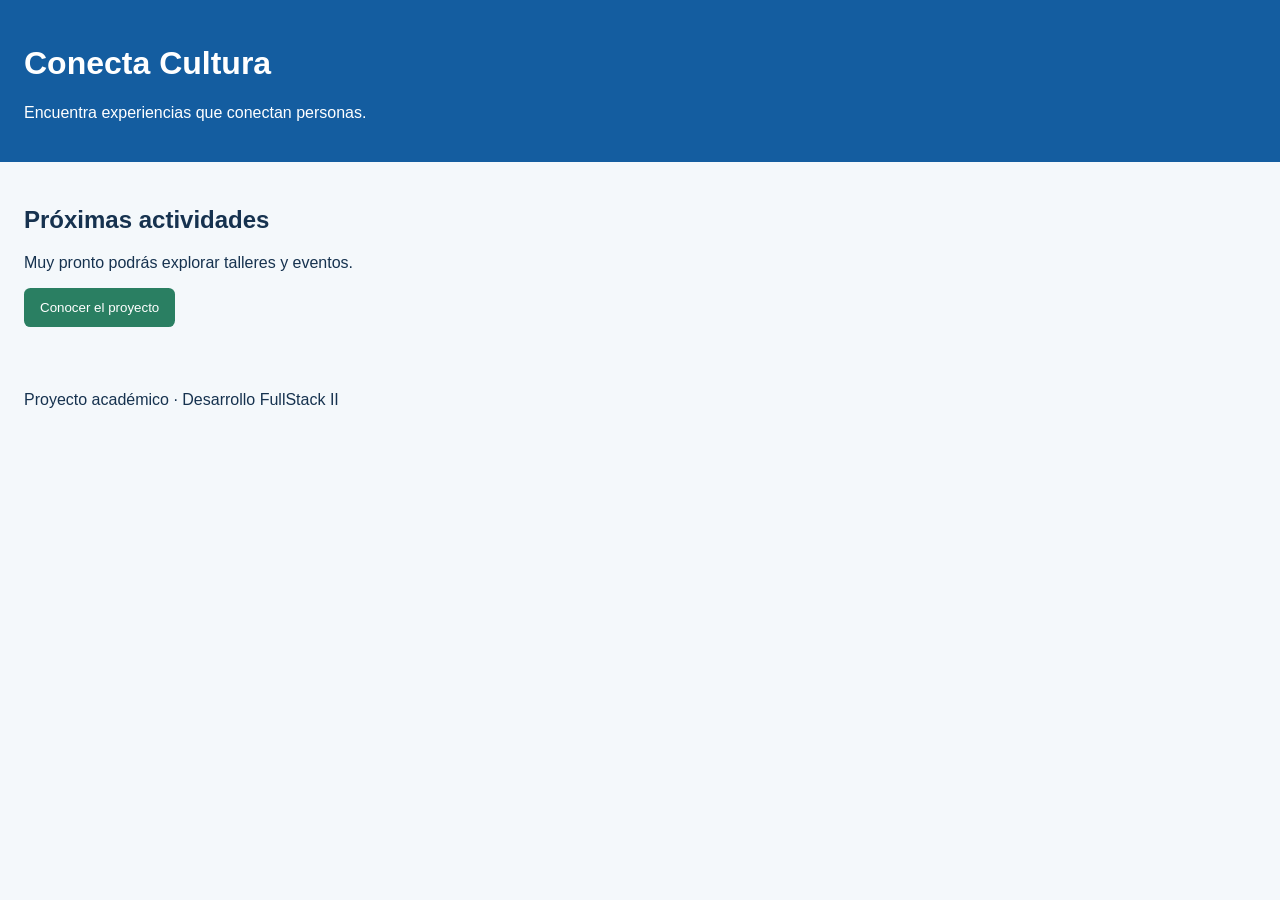
==== index.html @ f26df1e8 "chore: Crear estructura incial del proyecto" ====
<!DOCTYPE html>
<html lang="es">
<head>
    <meta charset="UTF-8">
    <meta name="viewport" content="width=device-width, initial-scale=1.0">
    <meta name="description" content="Actividades y talleres de Conecta Cultura">
    <title>Conecta Cultura | Inicio</title>
    <link rel="stylesheet" href="assets/css/estilos.css">
</head>
<body>
    <header>
        <h1>Conecta Cultura</h1>
        <p>Encuentra experiencias que conectan personas.</p>
    </header>

<main>
    <section>
        <h2>Próximas actividades</h2>
        <p>Muy pronto podrás explorar talleres y eventos.</p>
        <button id="boton-bienvenida" type="button">Conocer el proyecto</button>
    </section>
</main>
    <footer>
        <p>Proyecto académico · Desarrollo FullStack II</p>
    </footer>

    <script src="assets/js/app.js"></script>
</body>
</html>
---- assets/css/estilos.css ----
* {
    box-sizing: border-box;
}
body {
    margin: 0;
    font-family: Arial, sans-serif;
    color: #16324f;
    background-color: #f4f8fb;
}
header,
main,
footer {
    padding: 1.5rem;
}
header {
    color: #ffffff;
    background-color: #145da0;
}
button {
    padding: 0.75rem 1rem;
    color: #ffffff;
    background-color: #2a7f62;
    border: 0;
    border-radius: 0.4rem;
    cursor: pointer;
}
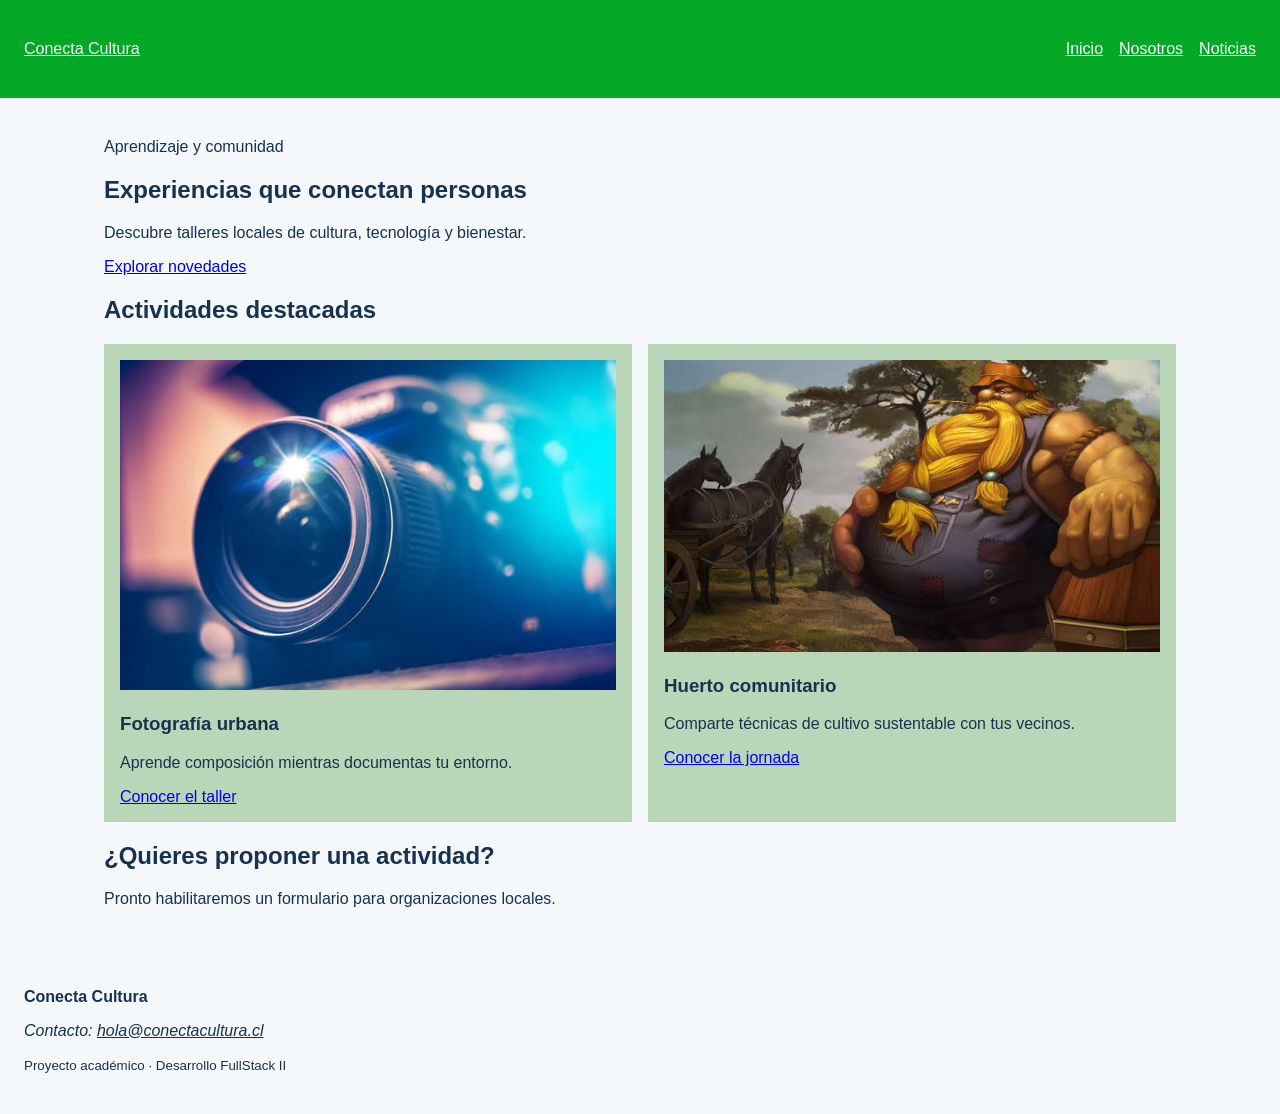
==== commit e54da29d: "Construir estructura semantica de inicio y nostros - crear noticias y primer detalle" ====
--- a/index.html
+++ b/index.html
@@ -1,29 +1,62 @@
 <!DOCTYPE html>
 <html lang="es">
-<head>
-    <meta charset="UTF-8">
-    <meta name="viewport" content="width=device-width, initial-scale=1.0">
-    <meta name="description" content="Actividades y talleres de Conecta Cultura">
-    <title>Conecta Cultura | Inicio</title>
-    <link rel="stylesheet" href="assets/css/estilos.css">
-</head>
-<body>
-    <header>
-        <h1>Conecta Cultura</h1>
-        <p>Encuentra experiencias que conectan personas.</p>
-    </header>
+    <head>
+        <meta charset="UTF-8">
+        <meta name="viewport" content="width=device-width, initial-scale=1.0">
+        <meta name="description" content="Talleres y actividades de Conecta Cultura">
+        <title>Inicio | Conecta Cultura</title>
+        <link rel="stylesheet" href="assets/css/estilos.css">
+    </head>
+    <body>
+    <a class="salto-contenido" href="#contenido-principal">Ir al contenido</a>
+<header class="cabecera-sitio">
+    <a class="marca" href="index.html">Conecta Cultura</a>
+        <nav aria-label="Navegación principal">
+    <ul class="menu">
+            <li><a href="index.html" aria-current="page">Inicio</a></li>
+            <li><a href="nosotros.html">Nosotros</a></li>
+            <li><a href="noticias.html">Noticias</a></li>
+    </ul>
+</nav>
+</header>
+<main id="contenido-principal">
+<section class="presentacion">
+<p class="etiqueta">Aprendizaje y comunidad</p>
+<h1>Experiencias que conectan personas</h1>
+<p>Descubre talleres locales de cultura, tecnología y bienestar.</p>
+<a class="boton" href="noticias.html">Explorar novedades</a>
+</section>
+<section aria-labelledby="titulo-actividades">
+<h2 id="titulo-actividades">Actividades destacadas</h2>
+<div class="grilla-tarjetas">
+<article class="tarjeta">
+<img src="assets/img/fotografia.jpg"
+alt="Participantes fotografiando edificios del barrio">
+<h3>Fotografía urbana</h3>
+<p>Aprende composición mientras documentas tu entorno.</p>
+<a href="noticia-detalle-1.html">Conocer el taller</a>
+                </article>
+                    <article class="tarjeta">
+                    <img src="assets/img/huerto.jpg"
+                    alt="Manos plantando una hierba en un huerto comunitario">
+                    <h3>Huerto comunitario</h3>
+                    <p>Comparte técnicas de cultivo sustentable con tus vecinos.</p>
+                    <a href="noticia-detalle-2.html">Conocer la jornada</a>
+                </article>
+            </div>
+        </section>
+        <aside class="aviso" aria-labelledby="titulo-aviso">
+            <h2 id="titulo-aviso">¿Quieres proponer una actividad?</h2>
+            <p>Pronto habilitaremos un formulario para organizaciones locales.</p>
+        </aside>
+    </main>
 
-<main>
-    <section>
-        <h2>Próximas actividades</h2>
-        <p>Muy pronto podrás explorar talleres y eventos.</p>
-        <button id="boton-bienvenida" type="button">Conocer el proyecto</button>
-    </section>
-</main>
-    <footer>
-        <p>Proyecto académico · Desarrollo FullStack II</p>
+    <footer class="pie-sitio">
+        <p><strong>Conecta Cultura</strong></p>
+        <address>Contacto: <a
+href="mailto:hola@conectacultura.cl">hola@conectacultura.cl</a></address>
+        <p><small>Proyecto académico · Desarrollo FullStack II</small></p>
     </footer>
-
     <script src="assets/js/app.js"></script>
 </body>
 </html>
--- a/assets/css/estilos.css
+++ b/assets/css/estilos.css
@@ -14,7 +14,7 @@
 }
 header {
     color: #ffffff;
-    background-color: #145da0;
+    background-color: #03a827;
 }
 button {
     padding: 0.75rem 1rem;
@@ -23,4 +23,47 @@
     border: 0;
     border-radius: 0.4rem;
     cursor: pointer;
+}
+
+.cabecera-sitio,
+.menu,
+.grilla-tarjetas {
+display: flex;
+gap: 1rem;
+}
+.cabecera-sitio {
+align-items: center;
+justify-content: space-between;
+}
+.menu {
+padding: 0;
+list-style: none;
+}
+.marca,
+.menu a,
+.pie-sitio a {
+color: inherit;
+}
+main {
+max-width: 70rem;
+margin-inline: auto;
+}
+.grilla-tarjetas {
+flex-wrap: wrap;
+}
+.tarjeta {
+flex: 1 1 18rem;
+padding: 1rem;
+background: #bad6b9;
+}
+img {
+max-width: 100%;
+height: auto;
+}
+.salto-contenido {
+position: absolute;
+left: -10000px;
+}
+.salto-contenido:focus {
+position: static;
 }
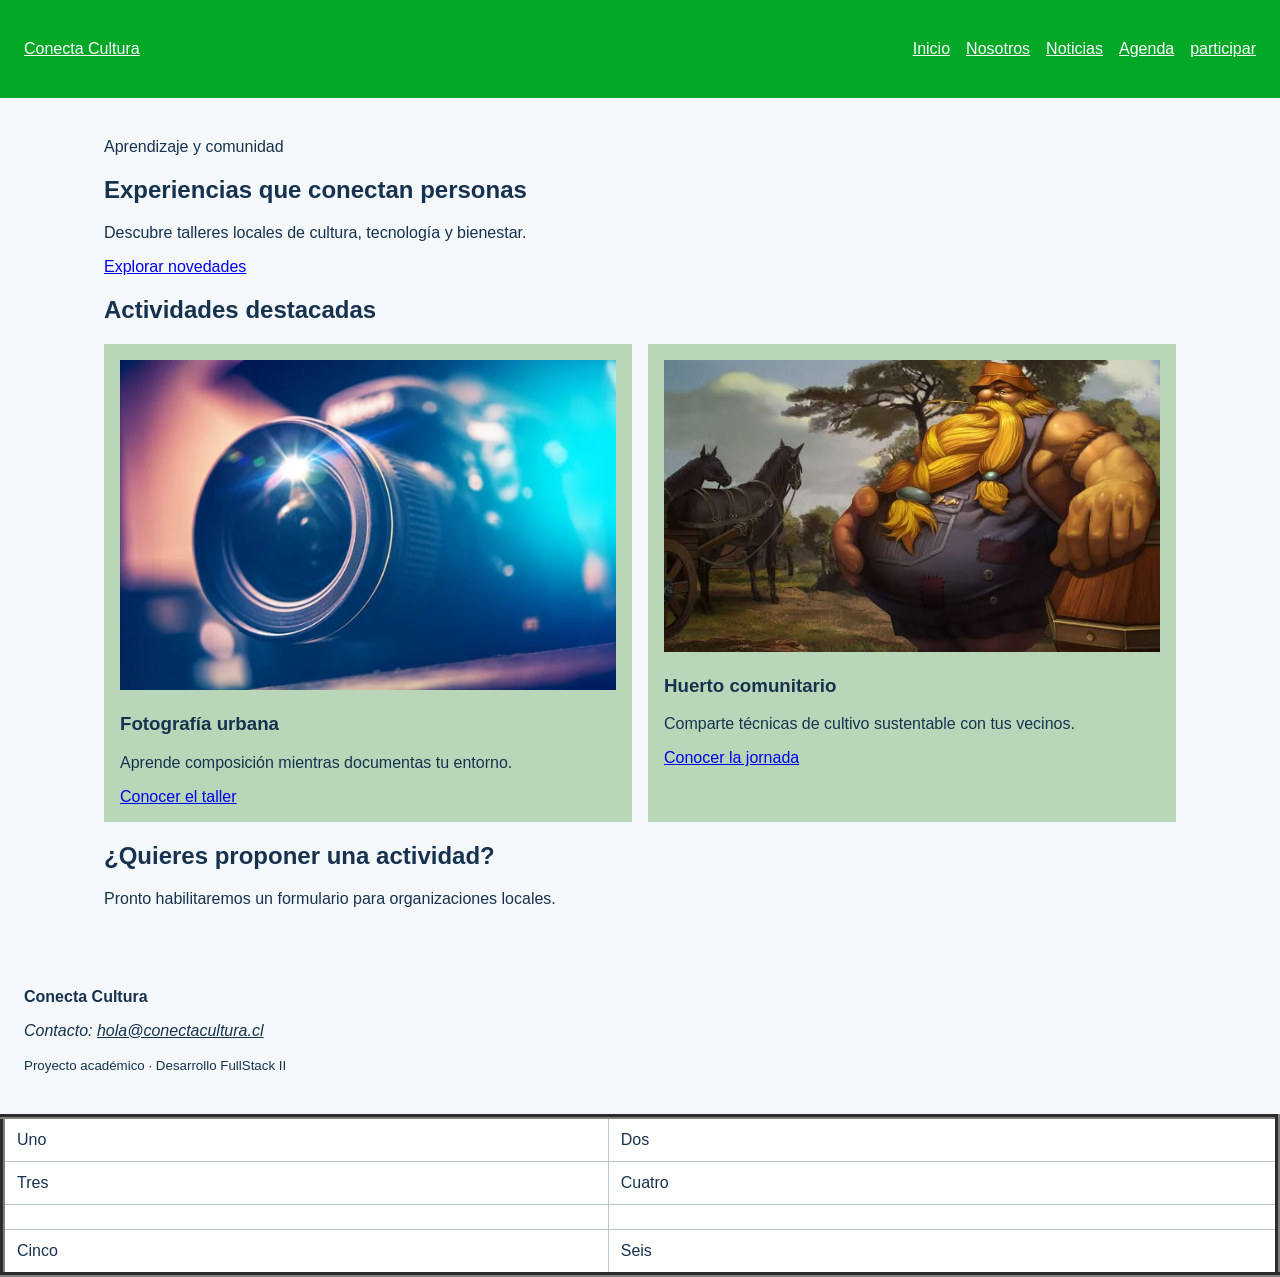
==== commit 8293b290: "feat: incorporar formulario de participación - actualizar navegación con agenda y participación" ====
--- a/index.html
+++ b/index.html
@@ -16,7 +16,10 @@
             <li><a href="index.html" aria-current="page">Inicio</a></li>
             <li><a href="nosotros.html">Nosotros</a></li>
             <li><a href="noticias.html">Noticias</a></li>
+            <li><a href="agenda.html">Agenda</a></li>
+            <li><a href="participar.html">participar</a></li>
     </ul>
+    
 </nav>
 </header>
 <main id="contenido-principal">
@@ -59,4 +62,24 @@
     </footer>
     <script src="assets/js/app.js"></script>
 </body>
+    <table border="5">
+        <tr>
+            <td>Uno</td>
+            <td>Dos</td>
+        </tr>
+        <tr>
+            <td>Tres</td>
+            <td>Cuatro</td>
+        </tr>
+        <tr>
+            <td>       </td>
+            <td>       </td>
+        </tr>
+        <tr>
+            <td>Cinco</td>
+            <td>Seis</td>
+        </tr>
+
+    </table>
+
 </html>
--- a/assets/css/estilos.css
+++ b/assets/css/estilos.css
@@ -66,4 +66,51 @@
 }
 .salto-contenido:focus {
 position: static;
+}
+
+.tabla-contenedor {
+max-width: 100%;
+overflow-x: auto;
+}
+table {
+width: 100%;
+border-collapse: collapse;
+background-color: #ffffff;
+}
+caption {
+padding: 0.75rem;
+font-weight: bold;
+text-align: left;
+}
+th,
+td {
+padding: 0.75rem;
+border: 1px solid #b8c4cf;
+text-align: left;
+}
+thead {
+color: #ffffff;
+background-color: #008321;
+}
+.formulario {
+display: grid;
+gap: 1rem;
+max-width: 42rem;
+}
+.formulario fieldset {
+display: grid;
+gap: 0.75rem;
+padding: 1rem;
+border: 1px solid #b8c4cf;
+}
+.formulario input,
+.formulario select,
+.formulario textarea {
+width: 100%;
+padding: 0.7rem;
+font: inherit;
+}
+.formulario input[type="radio"],
+.formulario input[type="checkbox"] {
+width: auto;
 }
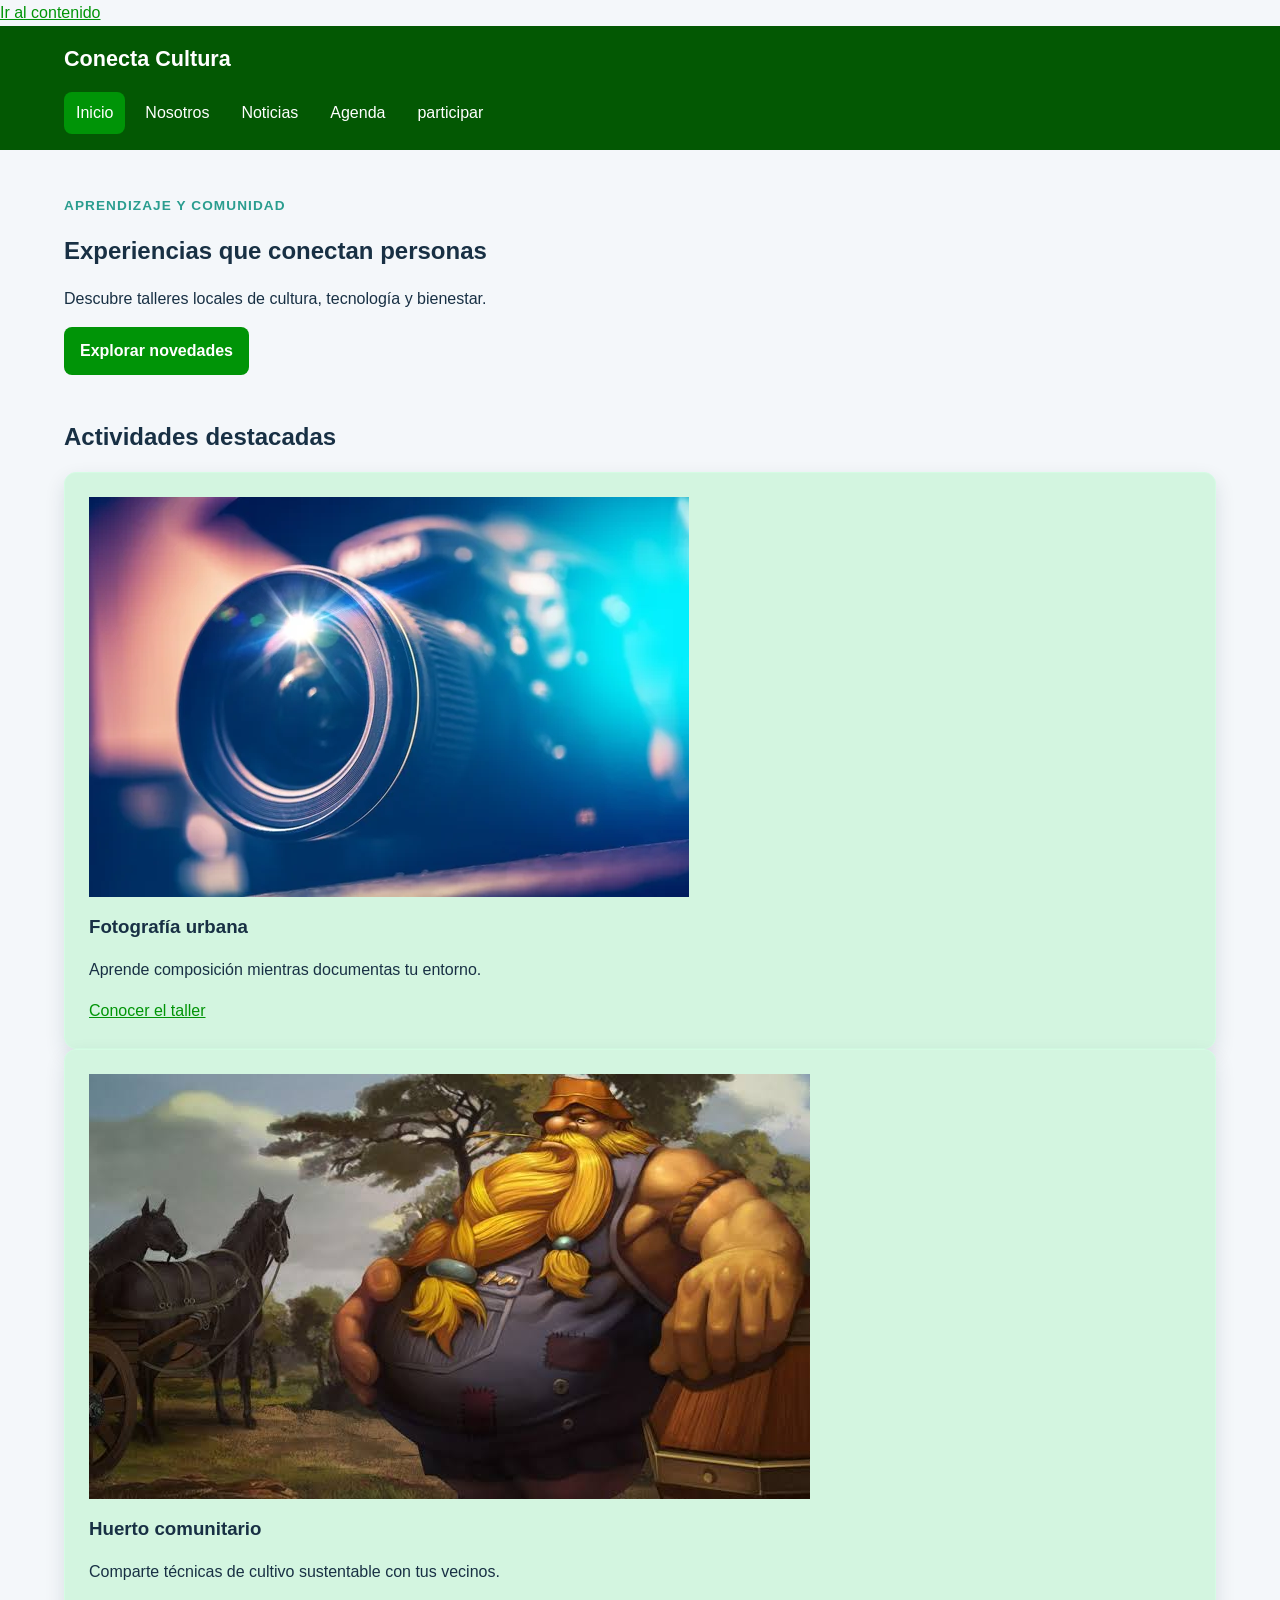
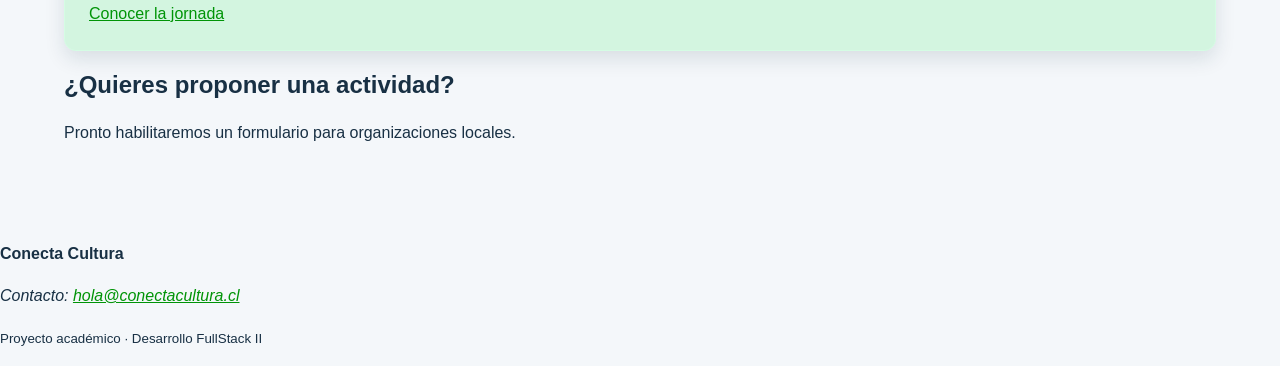
==== commit 682431f8: "style: definir identidad visual de Conecta Cultura" ====
--- a/index.html
+++ b/index.html
@@ -61,25 +61,6 @@
         <p><small>Proyecto académico · Desarrollo FullStack II</small></p>
     </footer>
     <script src="assets/js/app.js"></script>
-</body>
-    <table border="5">
-        <tr>
-            <td>Uno</td>
-            <td>Dos</td>
-        </tr>
-        <tr>
-            <td>Tres</td>
-            <td>Cuatro</td>
-        </tr>
-        <tr>
-            <td>       </td>
-            <td>       </td>
-        </tr>
-        <tr>
-            <td>Cinco</td>
-            <td>Seis</td>
-        </tr>
 
-    </table>
 
 </html>
--- a/assets/css/estilos.css
+++ b/assets/css/estilos.css
@@ -1,116 +1,211 @@
-* {
+/* 1. Variables */
+
+/* 2. Base y tipografía */
+/* 3. Estructura */
+/* 4. Navegación */
+/* 5. Componentes */
+/* 6. Tablas y formularios */
+/* 7. Multimedia y utilidades */
+
+
+:root {
+--color-primario: #009407;
+--color-primario-oscuro: #035803;
+--color-secundario: #2a9d8f;
+--color-acento: #f4a261;
+--color-texto: #183044;
+--color-texto-suave: #526575;
+--color-fondo: #f4f7fa;
+--color-superficie: #d3f5e0;
+--color-borde: #d5fce4;
+--fuente-base: Arial, Helvetica, sans-serif;
+--radio: 0.75rem;
+--sombra: 0 0.5rem 1.25rem rgb(20 48 68 / 12%);
+--ancho-contenido: 72rem;
+}
+
+::before
+::after{
     box-sizing: border-box;
 }
+
+html {
+scroll-behavior: smooth;
+}
+
 body {
-    margin: 0;
-    font-family: Arial, sans-serif;
-    color: #16324f;
-    background-color: #f4f8fb;
-}
-header,
-main,
-footer {
-    padding: 1.5rem;
-}
-header {
-    color: #ffffff;
-    background-color: #03a827;
-}
-button {
-    padding: 0.75rem 1rem;
-    color: #ffffff;
-    background-color: #2a7f62;
-    border: 0;
-    border-radius: 0.4rem;
-    cursor: pointer;
-}
-
-.cabecera-sitio,
-.menu,
-.grilla-tarjetas {
+margin: 0;
+color: var(--color-texto);
+background: var(--color-fondo);
+font-family: var(--fuente-base);
+font-size: 1rem;
+line-height: 1.6;
+}
+
+img,
+video {
+display: block;
+max-width: 100%;
+height: auto;
+}
+
+a {
+color: var(--color-primario);
+}
+
+h1,
+h2,
+h3 {
+line-height: 1.2;
+text-wrap: balance;
+}
+
+main {
+width: min(100% - 2rem, var(--ancho-contenido));
+margin-inline: auto;
+}
+
+main {
+padding-block: 2rem 4rem;
+}
+
+section + section {
+margin-top: 3rem;
+}
+
+/* -------- */
+
+.cabecera-sitio {
+padding: 1rem max(1rem, calc((100% - var(--ancho-contenido)) / 2));
+color: #ffffff;
+background: var(--color-primario-oscuro);
+}
+
+.marca {
+color: #ffffff;
+font-size: 1.35rem;
+font-weight: 700;
+text-decoration: none;
+}
+
+.menu {
 display: flex;
-gap: 1rem;
-}
-.cabecera-sitio {
-align-items: center;
-justify-content: space-between;
-}
-.menu {
+flex-wrap: wrap;
+gap: 0.5rem;
+margin: 1rem 0 0;
 padding: 0;
 list-style: none;
 }
-.marca,
-.menu a,
-.pie-sitio a {
-color: inherit;
-}
-main {
-max-width: 70rem;
-margin-inline: auto;
-}
-.grilla-tarjetas {
-flex-wrap: wrap;
-}
-.tarjeta {
-flex: 1 1 18rem;
-padding: 1rem;
-background: #bad6b9;
-}
-img {
-max-width: 100%;
-height: auto;
-}
-.salto-contenido {
-position: absolute;
-left: -10000px;
-}
-.salto-contenido:focus {
-position: static;
-}
+
+.menu a {
+    display: inline-block;
+padding: 0.5rem 0.75rem;
+color: #ffffff;
+border-radius: 0.5rem;
+text-decoration: none;
+}
+
+.menu a:hover,
+.menu a[aria-current="page"] {
+background: var(--color-primario);
+}
+
+/* ------------*/
+
+.etiqueta {
+margin-bottom: 0.25rem;
+color: var(--color-secundario);
+font-size: 0.85rem;
+font-weight: 700;
+letter-spacing: 0.08em;
+text-transform: uppercase;
+}
+.tarjeta,
+.mensaje-confirmacion,
+.formulario fieldset {
+padding: 1.5rem;
+background: var(--color-superficie);
+border: 1px solid var(--color-borde);
+border-radius: var(--radio);
+box-shadow: var(--sombra);
+}
+.boton,
+button {
+display: inline-block;
+width: fit-content;
+padding: 0.7rem 1rem;
+color: #ffffff;
+background: var(--color-primario);
+border: 0;
+border-radius: 0.5rem;
+font: inherit;
+font-weight: 700;
+text-decoration: none;
+cursor: pointer;
+}
+.boton:hover,
+button:hover {
+background: var(--color-primario-oscuro);
+}
+
+/* ------*/
 
 .tabla-contenedor {
 max-width: 100%;
 overflow-x: auto;
 }
+
 table {
 width: 100%;
 border-collapse: collapse;
-background-color: #ffffff;
-}
-caption {
-padding: 0.75rem;
-font-weight: bold;
-text-align: left;
-}
+background: var(--color-superficie);
+}
+
+caption,
 th,
 td {
 padding: 0.75rem;
-border: 1px solid #b8c4cf;
 text-align: left;
 }
+
+th,
+td {
+border: 1px solid var(--color-borde);
+}
+
 thead {
 color: #ffffff;
-background-color: #008321;
-}
+background: var(--color-primario);
+}
+
 .formulario {
 display: grid;
 gap: 1rem;
 max-width: 42rem;
 }
+
 .formulario fieldset {
 display: grid;
 gap: 0.75rem;
-padding: 1rem;
-border: 1px solid #b8c4cf;
-}
+}
+
 .formulario input,
 .formulario select,
 .formulario textarea {
 width: 100%;
-padding: 0.7rem;
+padding: 0.100rem;
+color: inherit;
+background: #ffffff;
+border: 1px solid var(--color-borde);
+border-radius: 0.4rem;
 font: inherit;
 }
+
 .formulario input[type="radio"],
 .formulario input[type="checkbox"] {
 width: auto;
-}+}
+
+
+/* ------------- */
+
